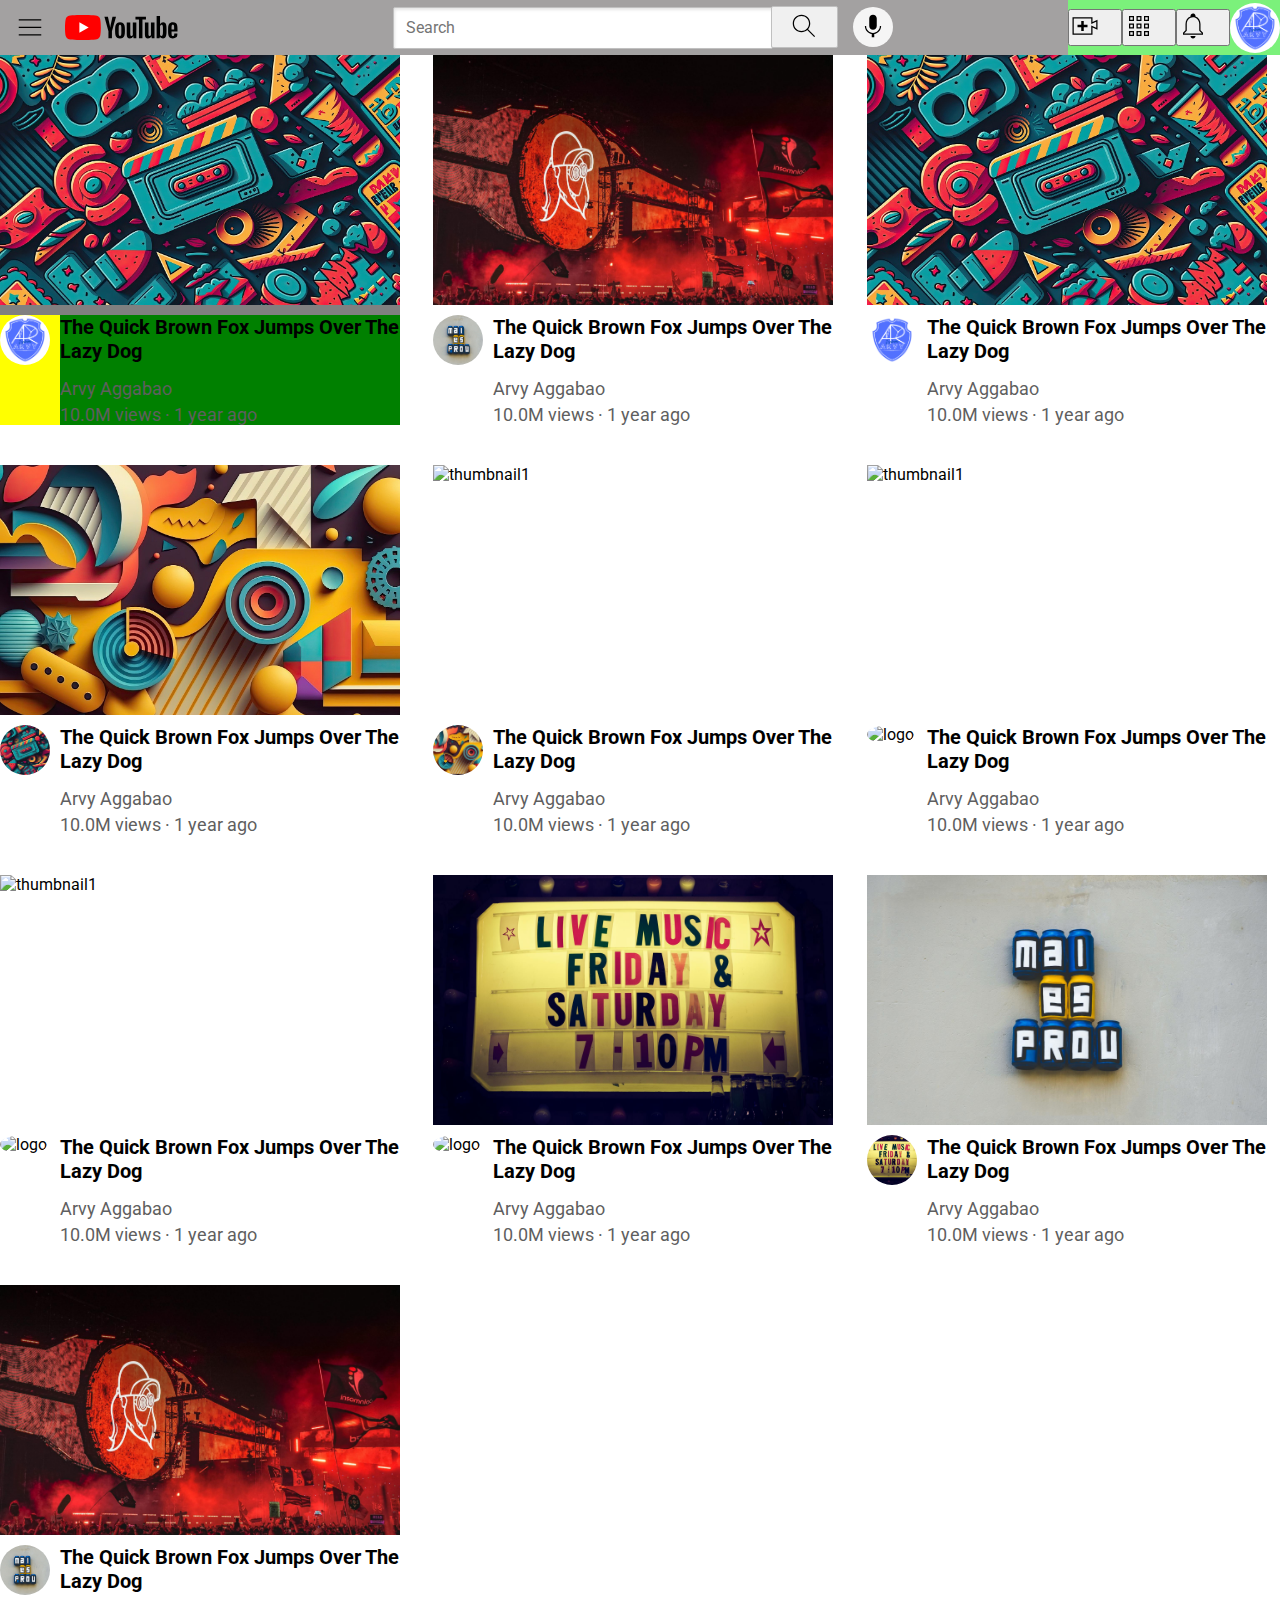
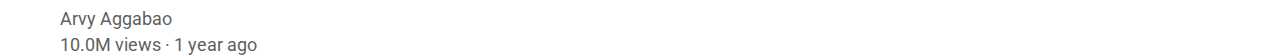
==== youtube/index.html @ a3b89383 "middle section done" ====
<!DOCTYPE html>
<html lang="en">

<head>
  <meta charset="UTF-8">
  <meta name="viewport" content="width=device-width, initial-scale=1.0">
  <title>Document</title>


  <link rel="stylesheet" href="../youtube/styles/general.css">
  <link rel="stylesheet" href="../youtube/styles/header.css">
  <link rel="stylesheet" href="../youtube/styles/nav.css">
  <link rel="stylesheet" href="../youtube/styles/vids.css">
  <link rel="preconnect" href="https://fonts.googleapis.com">
  <link rel="preconnect" href="https://fonts.gstatic.com" crossorigin>
  <link
    href="https://fonts.googleapis.com/css2?family=Roboto:ital,wght@0,100;0,300;0,400;0,500;0,700;0,900;1,100;1,300;1,400;1,500;1,700;1,900&display=swap"
    rel="stylesheet">
</head>

<body>
  <header>
    <div class="header-div" ">
      <div class=" left-panel">
      <img src="../youtube/res/icons/hamburger-menu.svg" alt="hamburger" class="header-panel-icons hamburger-menu">
      <img src="../youtube/res/icons/youtube-logo.svg" alt="youtube" class="youtube-logo">
    </div>

    <div class="center-panel">
      <input type="text" placeholder="Search" class="search-input">
      <button class="search-button">
        <img src="../youtube/res/icons/search.svg" alt="search" class="header-panel-icons">
      </button>
      <button class="voice-search-button">
        <img src="../youtube/res/icons/voice-search-icon.svg" alt="voice" class="voice-search-icon">
      </button>
    </div>

    <div class="right-panel">
      <button class="upload-button">
        <img src="../youtube/res/icons/upload.svg" alt="upload" class="upload-icon">
      </button>
      <button class="youtube-apps-button">
        <img src="../youtube/res/icons/youtube-apps.svg" alt="apps" class="yt-apps-icon">
      </button>
      <button class="notification-button">
        <img src="../youtube/res/icons/notifications.svg" alt="notification" class="notification-icon">
      </button>
      <img src="../youtube/res/logo/sample-logo.png" alt="logo" class="header-pphoto pphoto">
    </div>
    </div>
  </header>


  <div class=" preview-container">
    <div class="ytt-main-container" style="background-color: gray">
      <div class="outer ytt-top-div" style="background-color: red;">
        <img src="../youtube/res/thumbnails/sample2.jpg" alt="thumbnail1" class="thumbnail-photo">
      </div>
      <div class="outer ytt-bottom-div" style="background-color: orange;">
        <div class="ytt-logo-div" style="background-color: yellow;">
          <img src="../youtube/res/logo/sample-logo.png" alt="logo" class="pphoto">
        </div>
        <div class="ytt-text-div" style="background-color: green;">
          <p class="ytt-title">The Quick Brown Fox Jumps Over The Lazy Dog</p>
          <p class="ytt-creator">Arvy Aggabao</p>
          <p class="ytt-views-pub">10.0M views &#183; 1 year ago</p>
        </div>
      </div>
    </div>

    <div class="ytt-main-container">
      <div class="outer ytt-top-div">
        <img src="../youtube/res/thumbnails/sample9.jpg" alt="thumbnail1" class="thumbnail-photo">
      </div>

      <div class="outer ytt-bottom-div">

        <div class="inner ytt-logo-div">
          <img src="../youtube/res/thumbnails/sample8.jpg" alt="logo" class="pphoto">
        </div>

        <div class="inner ytt-text-div">
          <p class="ytt-title">The Quick Brown Fox Jumps Over The Lazy Dog</p>
          <p class="ytt-creator">Arvy Aggabao</p>
          <p class="ytt-views-pub">10.0M views &#183; 1 year ago</p>
        </div>
      </div>
    </div>

    <div class="ytt-main-container">
      <div class="outer ytt-top-div">
        <img src="../youtube/res/thumbnails/sample2.jpg" alt="thumbnail1" class="thumbnail-photo">
      </div>
      <div class="outer ytt-bottom-div">
        <div class="inner ytt-logo-div">
          <img src="../youtube/res/logo/sample-logo.png" alt="logo" class="pphoto">
        </div>
        <div class="inner ytt-text-div">
          <p class="ytt-title">The Quick Brown Fox Jumps Over The Lazy Dog</p>
          <p class="ytt-creator">Arvy Aggabao</p>
          <p class="ytt-views-pub">10.0M views &#183; 1 year ago</p>
        </div>
      </div>
    </div>

    <div class="ytt-main-container">
      <div class="outer ytt-top-div">
        <img src="../youtube/res/thumbnails/sample3.jpg" alt="thumbnail1" class="thumbnail-photo">
      </div>
      <div class="outer ytt-bottom-div">
        <div class="inner ytt-logo-div">
          <img src="../youtube/res/thumbnails/sample2.jpg" alt="logo" class="pphoto">
        </div>
        <div class="inner ytt-text-div">
          <p class="ytt-title">The Quick Brown Fox Jumps Over The Lazy Dog</p>
          <p class="ytt-creator">Arvy Aggabao</p>
          <p class="ytt-views-pub">10.0M views &#183; 1 year ago</p>
        </div>
      </div>
    </div>

    <div class="ytt-main-container">
      <div class="outer ytt-top-div">
        <img src="../youtube/res/thumbnails/sample4.jpg" alt="thumbnail1" class="thumbnail-photo">
      </div>
      <div class="outer ytt-bottom-div">
        <div class="inner ytt-logo-div">
          <img src="../youtube/res/thumbnails/sample3.jpg" alt="logo" class="pphoto">
        </div>
        <div class="inner ytt-text-div">
          <p class="ytt-title">The Quick Brown Fox Jumps Over The Lazy Dog</p>
          <p class="ytt-creator">Arvy Aggabao</p>
          <p class="ytt-views-pub">10.0M views &#183; 1 year ago</p>
        </div>
      </div>
    </div>

    <div class="ytt-main-container">
      <div class="outer ytt-top-div">
        <img src="../youtube/res/thumbnails/sample5.jpg" alt="thumbnail1" class="thumbnail-photo">
      </div>

      <div class="outer ytt-bottom-div">

        <div class="inner ytt-logo-div">
          <img src="../youtube/res/thumbnails/sample4.jpg" alt="logo" class="pphoto">
        </div>

        <div class="inner ytt-text-div">
          <p class="ytt-title">The Quick Brown Fox Jumps Over The Lazy Dog</p>
          <p class="ytt-creator">Arvy Aggabao</p>
          <p class="ytt-views-pub">10.0M views &#183; 1 year ago</p>
        </div>
      </div>
    </div>

    <div class="ytt-main-container">
      <div class="outer ytt-top-div">
        <img src="../youtube/res/thumbnails/sample6.jpg" alt="thumbnail1" class="thumbnail-photo">
      </div>

      <div class="outer ytt-bottom-div">

        <div class="inner ytt-logo-div">
          <img src="../youtube/res/thumbnails/sample5.jpg" alt="logo" class="pphoto">
        </div>

        <div class="inner ytt-text-div">
          <p class="ytt-title">The Quick Brown Fox Jumps Over The Lazy Dog</p>
          <p class="ytt-creator">Arvy Aggabao</p>
          <p class="ytt-views-pub">10.0M views &#183; 1 year ago</p>
        </div>
      </div>
    </div>

    <div class="ytt-main-container">
      <div class="outer ytt-top-div">
        <img src="../youtube/res/thumbnails/sample7.jpg" alt="thumbnail1" class="thumbnail-photo">
      </div>

      <div class="outer ytt-bottom-div">

        <div class="inner ytt-logo-div">
          <img src="../youtube/res/thumbnails/sample6.jpg" alt="logo" class="pphoto">
        </div>

        <div class="inner ytt-text-div">
          <p class="ytt-title">The Quick Brown Fox Jumps Over The Lazy Dog</p>
          <p class="ytt-creator">Arvy Aggabao</p>
          <p class="ytt-views-pub">10.0M views &#183; 1 year ago</p>
        </div>
      </div>
    </div>

    <div class="ytt-main-container">
      <div class="outer ytt-top-div">
        <img src="../youtube/res/thumbnails/sample8.jpg" alt="thumbnail1" class="thumbnail-photo">
      </div>

      <div class="outer ytt-bottom-div">

        <div class="inner ytt-logo-div">
          <img src="../youtube/res/thumbnails/sample7.jpg" alt="logo" class="pphoto">
        </div>

        <div class="inner ytt-text-div">
          <p class="ytt-title">The Quick Brown Fox Jumps Over The Lazy Dog</p>
          <p class="ytt-creator">Arvy Aggabao</p>
          <p class="ytt-views-pub">10.0M views &#183; 1 year ago</p>
        </div>
      </div>
    </div>


    <div class="ytt-main-container">
      <div class="outer ytt-top-div">
        <img src="../youtube/res/thumbnails/sample9.jpg" alt="thumbnail1" class="thumbnail-photo">
      </div>

      <div class="outer ytt-bottom-div">

        <div class="inner ytt-logo-div">
          <img src="../youtube/res/thumbnails/sample8.jpg" alt="logo" class="pphoto">
        </div>

        <div class="inner ytt-text-div">
          <p class="ytt-title">The Quick Brown Fox Jumps Over The Lazy Dog</p>
          <p class="ytt-creator">Arvy Aggabao</p>
          <p class="ytt-views-pub">10.0M views &#183; 1 year ago</p>
        </div>
      </div>
    </div>
  </div>
</body>

</html>
---- youtube/styles/general.css ----
body {
  font-family: Roboto, Arial;
  margin: 0;
  padding: 0;
}

p {
  margin: 0;
  font-size: 18px;
}

header {
  margin: 0px;
  padding: 0px;
}

button {
  margin: 0;
  padding: 0;
}

input {
  margin: 0;
  padding: 0;
}
---- youtube/styles/header.css ----
.header-div {
  height: 55px;
  display: flex;
  flex-direction: row;
  justify-content: space-between;
}


.header-div {
  background-color: #a3a1a1;
}

.left-panel {
  display: flex;
  align-items: center;
}

.center-panel {
  display: flex;
  align-items: center;
  flex: 1;
  max-width: 500px;
  margin-left: 70px;
  margin-right: 30px;
}

.right-panel {
  background-color: #7bf17b;
  display: flex;
  align-items: center;


}

.header-panel-icons {
  height: 30px;
  object-fit: cover;
}

/* LEFT PANEL CSS*/
.youtube-logo {
  height: 25px;
  object-fit: cover;
}

.hamburger-menu {
  margin: 0 20px 0 15px;
}

/* CENTER PANEL CSS*/
.search-input {
  display: flex;
  flex: 1;
  height: 40px;
  border: 1px solid rgb(192, 192, 192);
  padding-left: 12px;
  font-size: 16px;
  border-radius: 2px;
  box-shadow: inset 1px 2px 3px rgba(0, 0, 0, 0.1);
}

.search-input::placeholder {
  font-family: Roboto, Arial;
}

.search-button {
  height: 42px;
  width: 67px;
  margin-top: -1px;
  margin-left: -2px;
  border: 1px solid rgb(192, 192, 192);
  background-color: rgb(240, 240, 240);
  border-radius: 2px;
}

.voice-search-button {
  background-color: rgb(245, 245, 245);
  margin-top: -1px;
  margin-left: 15px;
  width: 40px;
  height: 40px;
  border: none;
  border-radius: 20px;
}

.voice-search-icon {
  width: 30px;
  height: 30px;
  object-fit: cover;
}

/* RIGHT PANEL CSS*/
.upload-icon,
.yt-apps-icon,
.notification-icon {
  height: 30px;
  object-fit: cover;
  margin-right: 20px;
}
---- youtube/styles/vids.css ----
.preview-container {
  display: grid;
  grid-template-columns: repeat(auto-fill, minmax(400px, 1fr));
  column-gap: 20px;
  row-gap: 40px;
}

.ytt-main-container {
  width: 400px;
}

.ytt-top-div {
  width: 100%;
  height: 250px;
}

.ytt-bottom-div {
  width: auto;
  display: grid;
  grid-template-columns: 50px 1fr;
  margin-top: 10px;
}

.ytt-logo-div {
  height: auto;
  width: 60px;
}

.ytt-text-div {
  height: auto;
  margin-left: 10px;
}

.pphoto {
  width: 50px;
  height: 50px;
  object-fit: cover;
  border-radius: 50%;
}

.thumbnail-photo {
  width: 100%;
  height: 250px;
  object-fit: cover;
}

.ytt-logo-div {
  vertical-align: top;
}

.ytt-title {
  font-size: 20px;
  width: 340px;
  font-weight: bold;
}

.ytt-creator,
.ytt-views-pub {
  color: rgb(95, 95, 95);
  font-weight: 400;

}

.ytt-creator {
  margin: 15px 0 5px 0px;
}
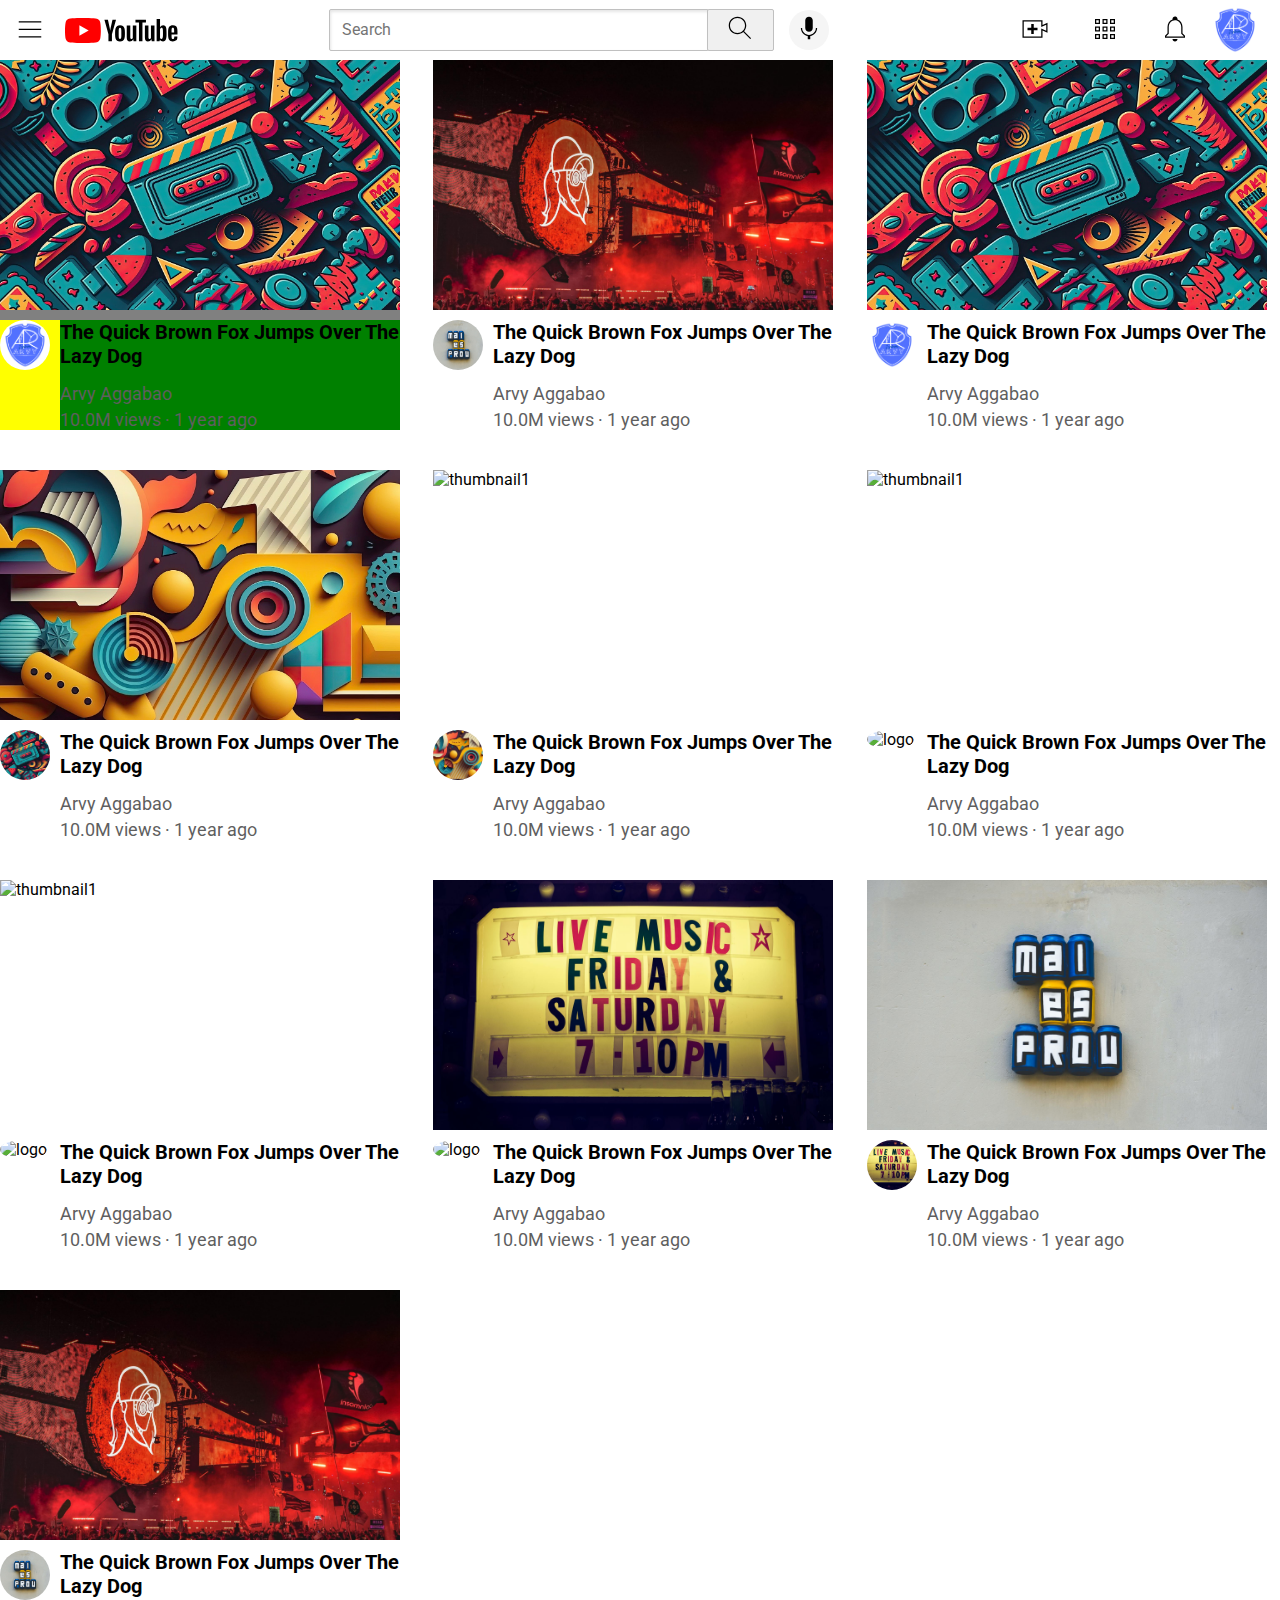
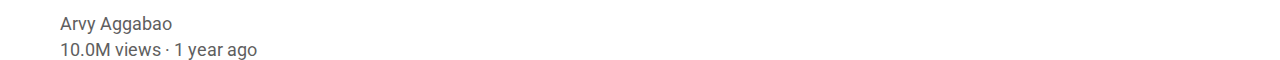
==== commit 66adcb08: "right section done" ====
--- a/youtube/index.html
+++ b/youtube/index.html
@@ -40,7 +40,7 @@
       <button class="upload-button">
         <img src="../youtube/res/icons/upload.svg" alt="upload" class="upload-icon">
       </button>
-      <button class="youtube-apps-button">
+      <button class="yt-apps-button">
         <img src="../youtube/res/icons/youtube-apps.svg" alt="apps" class="yt-apps-icon">
       </button>
       <button class="notification-button">
--- a/youtube/styles/header.css
+++ b/youtube/styles/header.css
@@ -1,13 +1,8 @@
 .header-div {
-  height: 55px;
+  height: 60px;
   display: flex;
   flex-direction: row;
   justify-content: space-between;
-}
-
-
-.header-div {
-  background-color: #a3a1a1;
 }
 
 .left-panel {
@@ -20,16 +15,15 @@
   align-items: center;
   flex: 1;
   max-width: 500px;
-  margin-left: 70px;
+  margin-left: 30px;
   margin-right: 30px;
 }
 
 .right-panel {
-  background-color: #7bf17b;
   display: flex;
   align-items: center;
-
-
+  justify-content: space-between;
+  margin: 20px;
 }
 
 .header-panel-icons {
@@ -63,6 +57,12 @@
   font-family: Roboto, Arial;
 }
 
+.search-input:focus {
+  outline: 1px;
+  border-color: rgb(82, 177, 255);
+}
+
+
 .search-button {
   height: 42px;
   width: 67px;
@@ -71,6 +71,15 @@
   border: 1px solid rgb(192, 192, 192);
   background-color: rgb(240, 240, 240);
   border-radius: 2px;
+  transition: box-shadow 0.3s ease;
+}
+
+.search-button:hover {
+  box-shadow: inset 2px 2px 5px rgba(0, 0, 0, 0.1);
+}
+
+.voice-search-button:hover {
+  border: 1px solid rgb(122, 122, 122);
 }
 
 .voice-search-button {
@@ -81,6 +90,7 @@
   height: 40px;
   border: none;
   border-radius: 20px;
+  transition: box-shadow 0.3s ease;
 }
 
 .voice-search-icon {
@@ -95,5 +105,18 @@
 .notification-icon {
   height: 30px;
   object-fit: cover;
-  margin-right: 20px;
+}
+
+.upload-button,
+.yt-apps-button,
+.notification-button {
+  margin: 0 20px;
+}
+
+.upload-button,
+.yt-apps-button,
+.notification-button,
+.header-pphoto {
+  border: none;
+  background-color: rgba(255, 255, 255, 0);
 }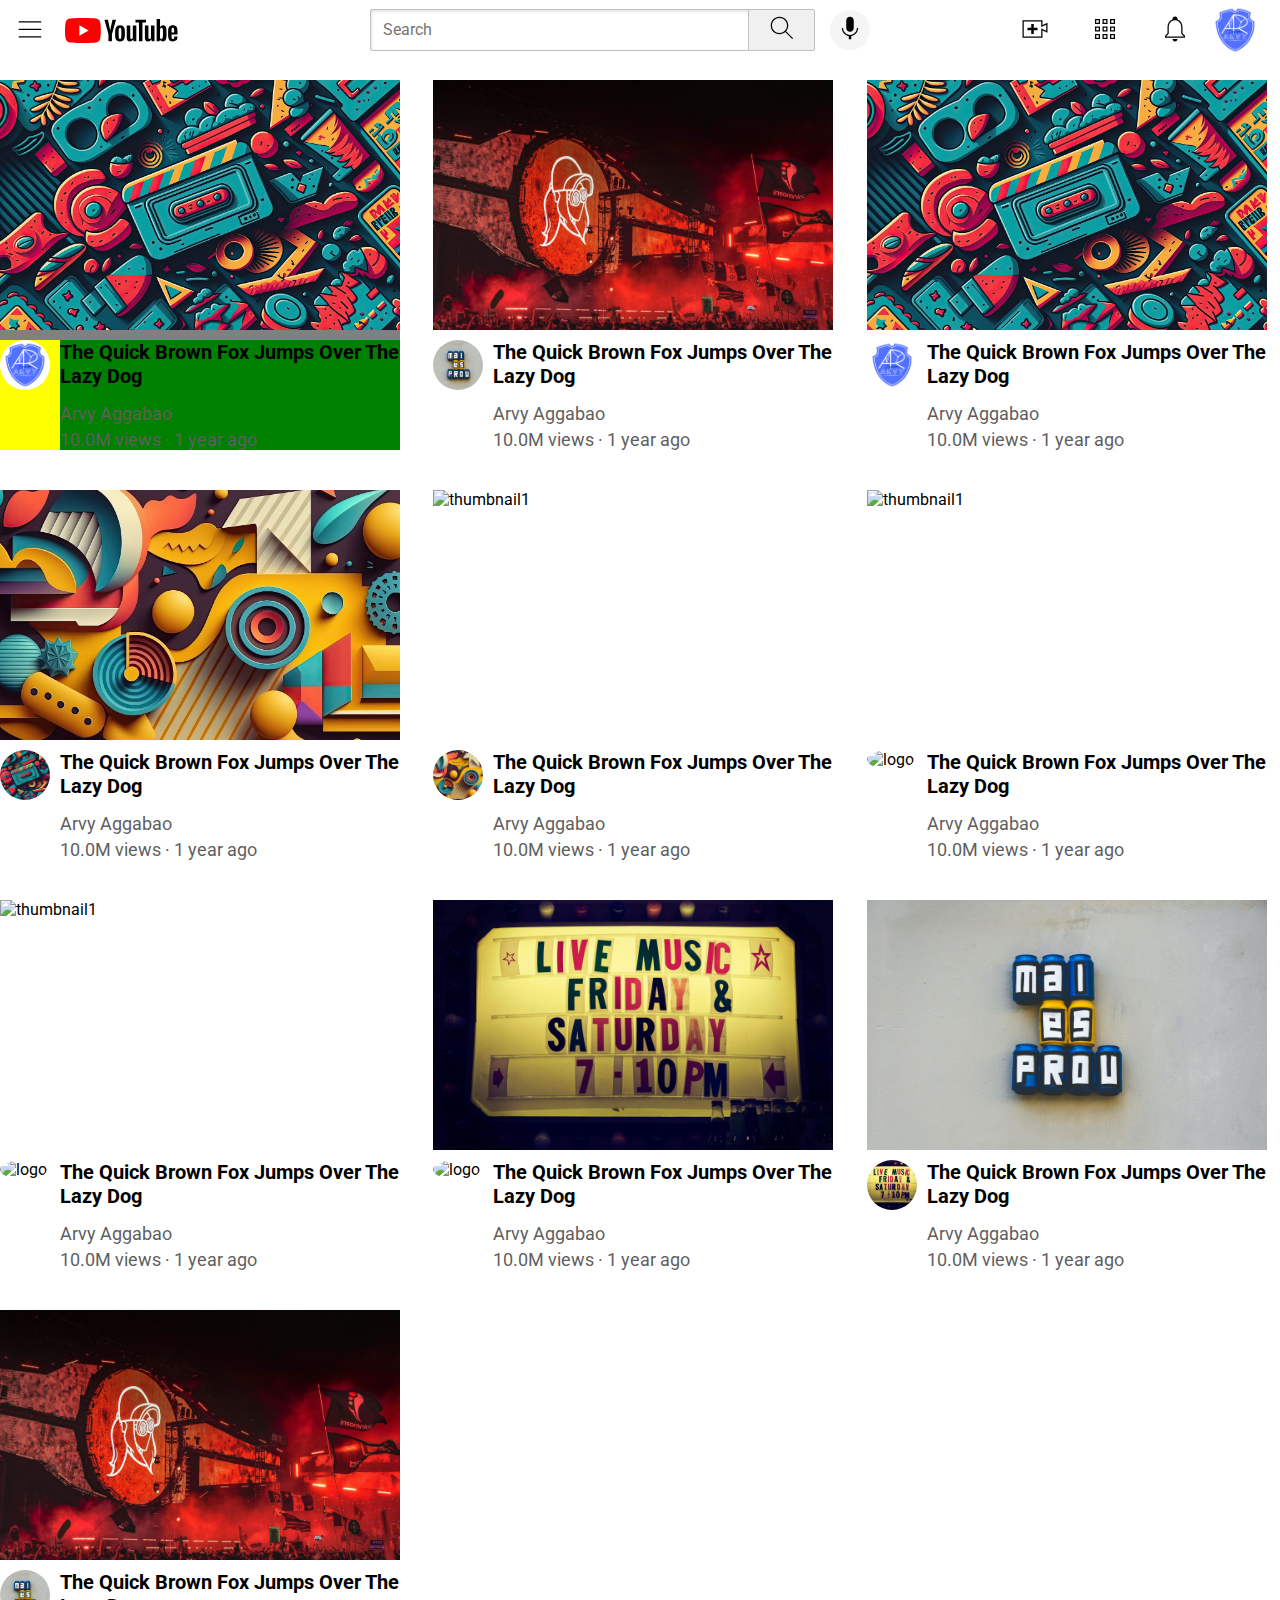
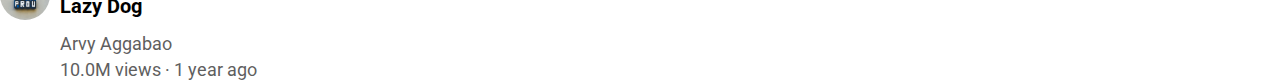
==== commit 007232f0: "refactor: Update header styling and structure for YouTube clone" ====
--- a/youtube/index.html
+++ b/youtube/index.html
@@ -19,8 +19,7 @@
 </head>
 
 <body>
-  <header>
-    <div class="header-div" ">
+  <header class="header-div">
       <div class=" left-panel">
       <img src="../youtube/res/icons/hamburger-menu.svg" alt="hamburger" class="header-panel-icons hamburger-menu">
       <img src="../youtube/res/icons/youtube-logo.svg" alt="youtube" class="youtube-logo">
@@ -48,7 +47,6 @@
       </button>
       <img src="../youtube/res/logo/sample-logo.png" alt="logo" class="header-pphoto pphoto">
     </div>
-    </div>
   </header>
 
 
--- a/youtube/styles/general.css
+++ b/youtube/styles/general.css
@@ -1,7 +1,7 @@
 body {
   font-family: Roboto, Arial;
   margin: 0;
-  padding: 0;
+  padding-top: 80px;
 }
 
 p {
--- a/youtube/styles/header.css
+++ b/youtube/styles/header.css
@@ -1,28 +1,36 @@
 .header-div {
   height: 60px;
   display: flex;
-  flex-direction: row;
   justify-content: space-between;
+  align-items: center;
+  position: fixed;
+  top: 0;
+  left: 0;
+  right: 0;
+  width: 100%;
+  background-color: white;
 }
 
-.left-panel {
+.left-panel,
+.center-panel,
+.right-panel {
   display: flex;
   align-items: center;
 }
 
+.left-panel {
+  flex: 1;
+}
+
 .center-panel {
-  display: flex;
-  align-items: center;
-  flex: 1;
+  flex: 2;
   max-width: 500px;
-  margin-left: 30px;
-  margin-right: 30px;
+  margin: 0 30px;
 }
 
 .right-panel {
-  display: flex;
-  align-items: center;
-  justify-content: space-between;
+  flex: 1;
+  justify-content: flex-end;
   margin: 20px;
 }
 
@@ -43,7 +51,6 @@
 
 /* CENTER PANEL CSS*/
 .search-input {
-  display: flex;
   flex: 1;
   height: 40px;
   border: 1px solid rgb(192, 192, 192);
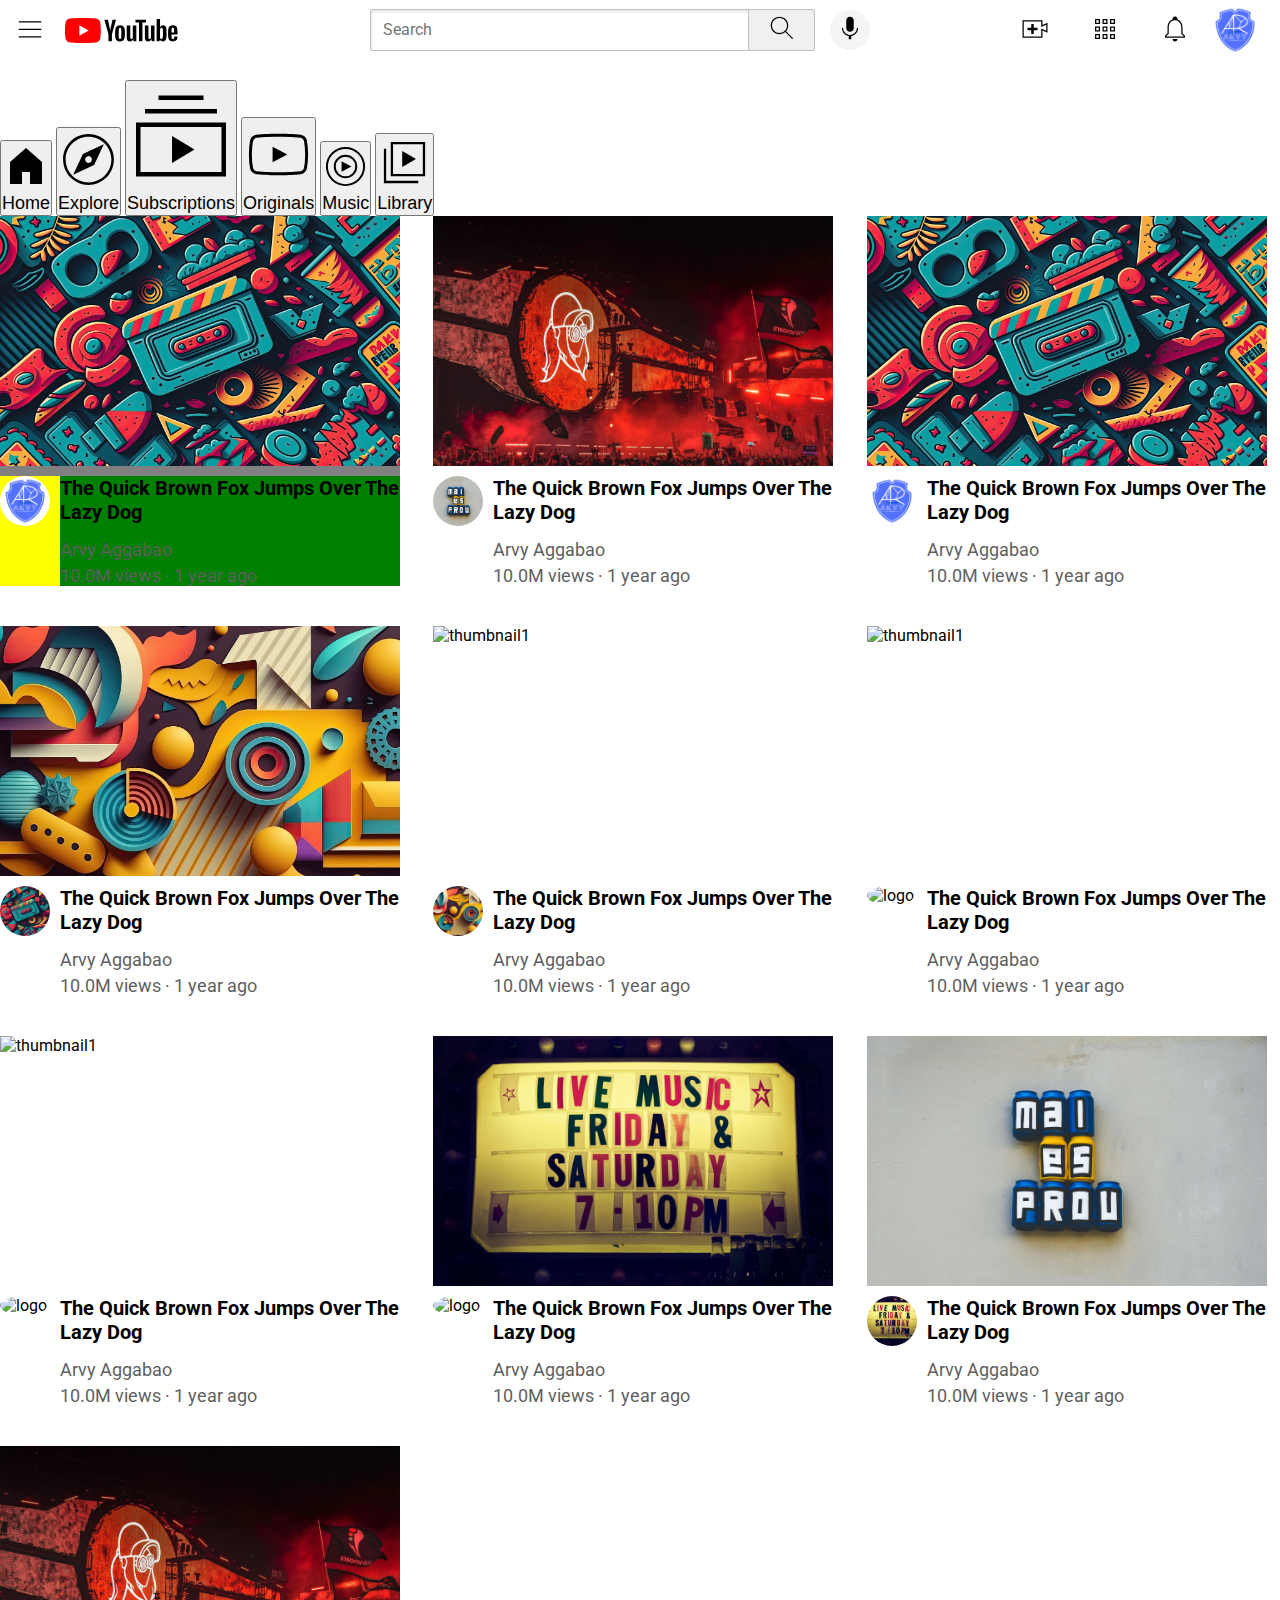
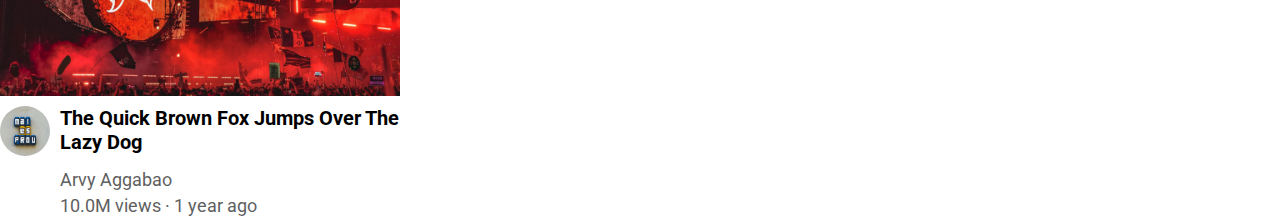
==== commit e44254a3: "added all images and text for the navigation bar" ====
--- a/youtube/index.html
+++ b/youtube/index.html
@@ -5,7 +5,6 @@
   <meta charset="UTF-8">
   <meta name="viewport" content="width=device-width, initial-scale=1.0">
   <title>Document</title>
-
 
   <link rel="stylesheet" href="../youtube/styles/general.css">
   <link rel="stylesheet" href="../youtube/styles/header.css">
@@ -49,8 +48,34 @@
     </div>
   </header>
 
-
-  <div class=" preview-container">
+  <nav class="navigation-div">
+    <button class="home-button nav-buttons">
+      <img src="../youtube/res/icons/home.svg" alt="home" class="nav-icons">
+      <p class="nav-text">Home</p>
+    </button>
+    <button class="explore-button nav-buttons">
+      <img src="../youtube/res/icons/explore.svg" alt="explore" class="nav-icons">
+      <p class="nav-text">Explore</p>
+    </button>
+    <button class="subscriptions-button nav-buttons">
+      <img src="../youtube/res/icons/subscriptions.svg" alt="subscriptions" class="nav-icons">
+      <p class="nav-text">Subscriptions</p>
+    </button>
+    <button class="originals-button nav-buttons">
+      <img src="../youtube/res/icons/originals.svg" alt="originals" class="nav-icons">
+      <p class="nav-text">Originals</p>
+    </button>
+    <button>
+      <img src="../youtube/res/icons/youtube-music.svg" alt="music" class="nav-icons">
+      <p class="nav-text">Music</p>
+    </button>
+    <button>
+      <img src="../youtube/res/icons/library.svg" alt="library" class="nav-icons">
+      <p class="nav-text">Library</p>
+    </button>
+  </nav>
+
+  <div class="preview-container">
     <div class="ytt-main-container" style="background-color: gray">
       <div class="outer ytt-top-div" style="background-color: red;">
         <img src="../youtube/res/thumbnails/sample2.jpg" alt="thumbnail1" class="thumbnail-photo">
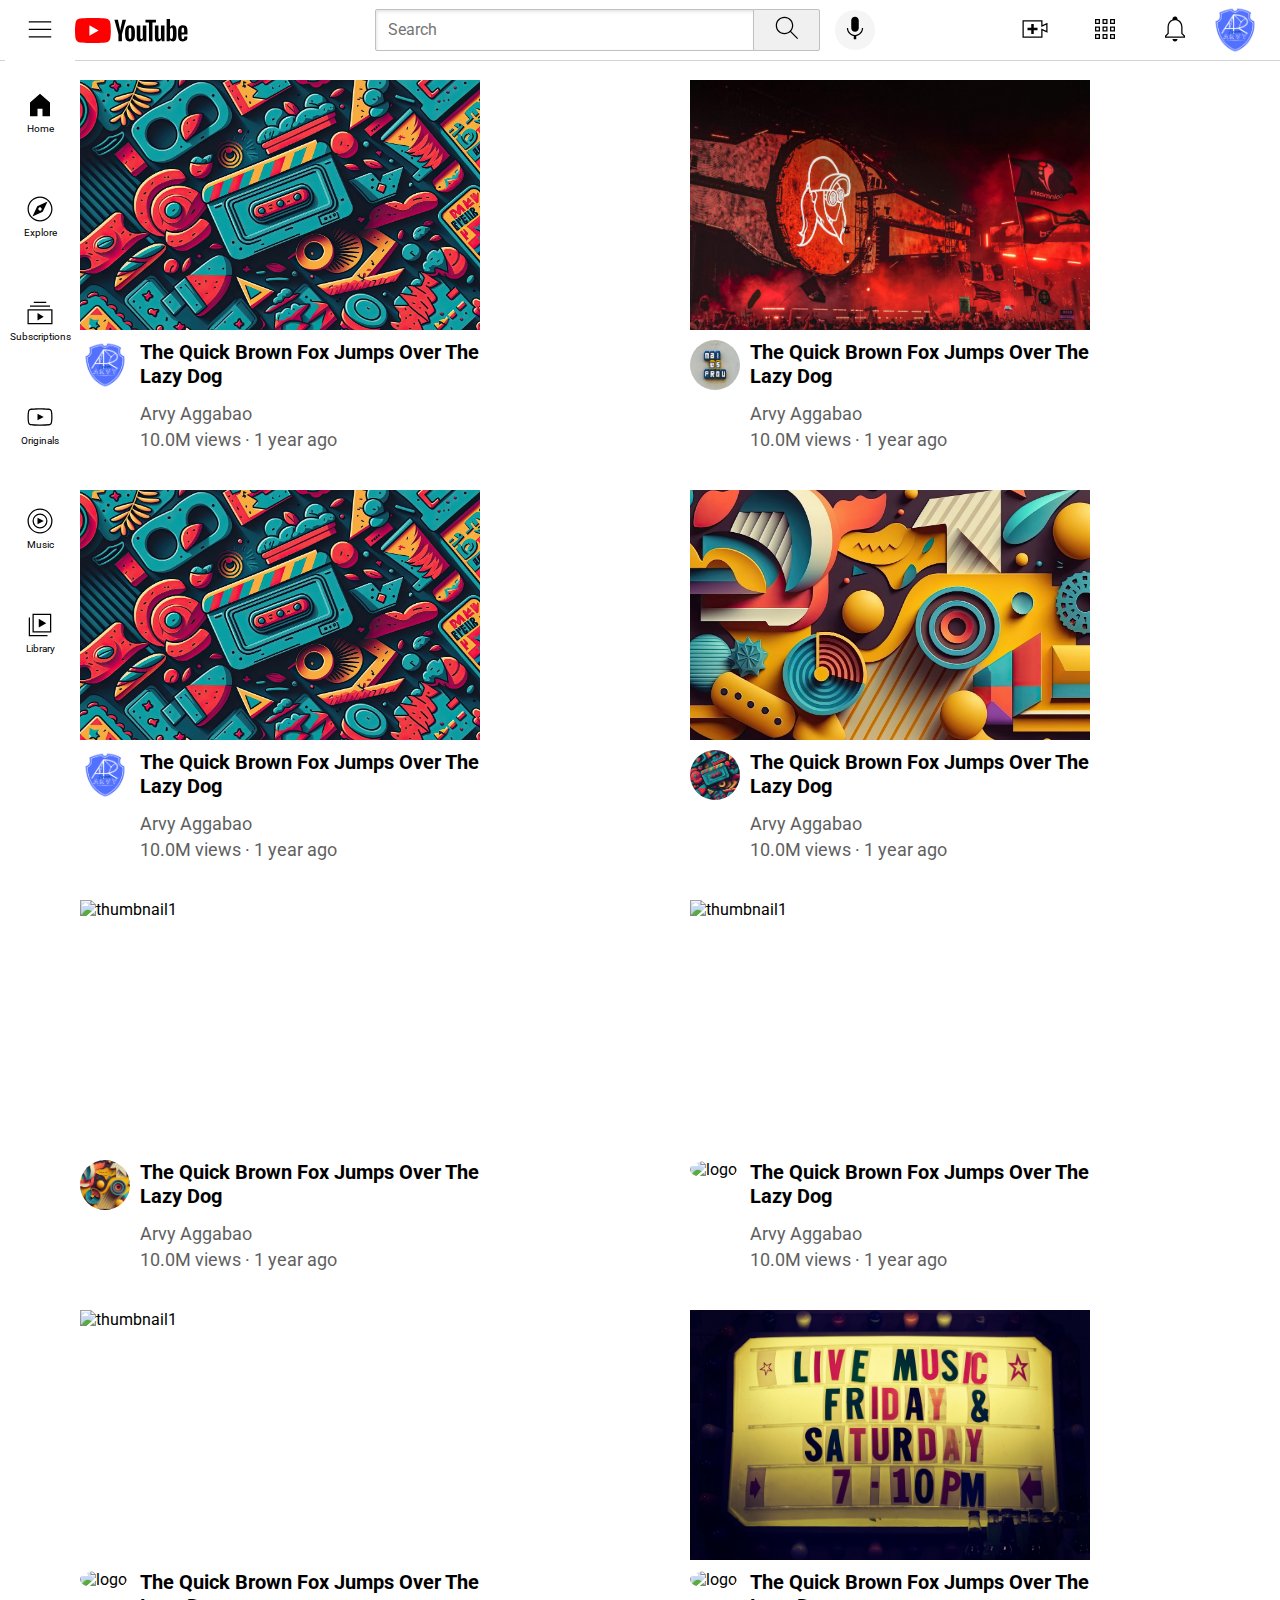
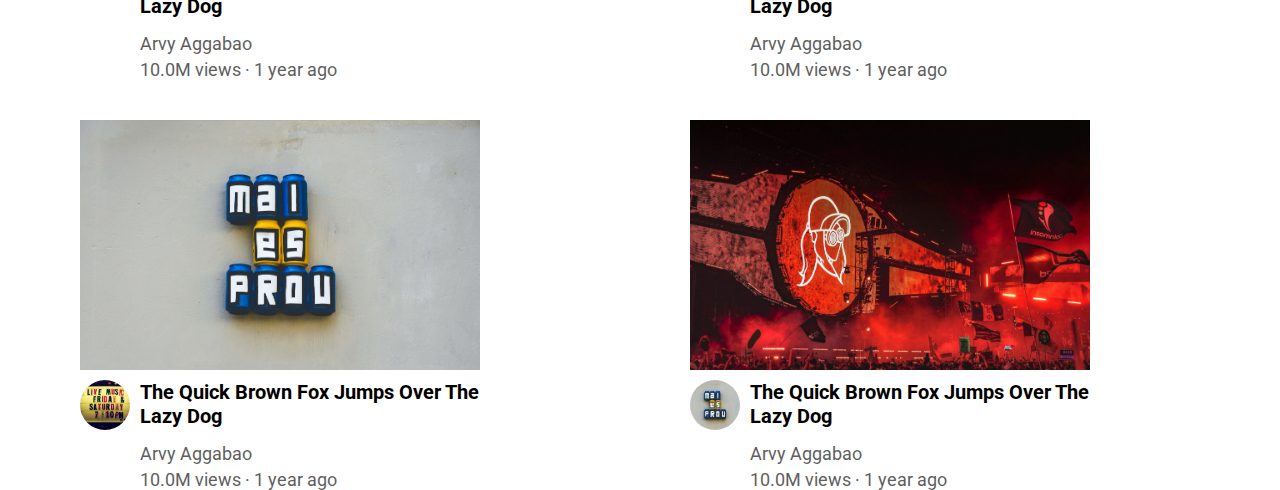
==== commit 44d1919b: "added navigation styling" ====
--- a/youtube/index.html
+++ b/youtube/index.html
@@ -19,7 +19,7 @@
 
 <body>
   <header class="header-div">
-      <div class=" left-panel">
+    <div class=" left-panel">
       <img src="../youtube/res/icons/hamburger-menu.svg" alt="hamburger" class="header-panel-icons hamburger-menu">
       <img src="../youtube/res/icons/youtube-logo.svg" alt="youtube" class="youtube-logo">
     </div>
@@ -65,26 +65,26 @@
       <img src="../youtube/res/icons/originals.svg" alt="originals" class="nav-icons">
       <p class="nav-text">Originals</p>
     </button>
-    <button>
+    <button class="music-button nav-buttons">
       <img src="../youtube/res/icons/youtube-music.svg" alt="music" class="nav-icons">
       <p class="nav-text">Music</p>
     </button>
-    <button>
+    <button class="library-button nav-buttons">
       <img src="../youtube/res/icons/library.svg" alt="library" class="nav-icons">
       <p class="nav-text">Library</p>
     </button>
   </nav>
 
   <div class="preview-container">
-    <div class="ytt-main-container" style="background-color: gray">
-      <div class="outer ytt-top-div" style="background-color: red;">
+    <div class="ytt-main-container">
+      <div class="outer ytt-top-div">
         <img src="../youtube/res/thumbnails/sample2.jpg" alt="thumbnail1" class="thumbnail-photo">
       </div>
-      <div class="outer ytt-bottom-div" style="background-color: orange;">
-        <div class="ytt-logo-div" style="background-color: yellow;">
+      <div class="outer ytt-bottom-div">
+        <div class="ytt-logo-div">
           <img src="../youtube/res/logo/sample-logo.png" alt="logo" class="pphoto">
         </div>
-        <div class="ytt-text-div" style="background-color: green;">
+        <div class="ytt-text-div">
           <p class="ytt-title">The Quick Brown Fox Jumps Over The Lazy Dog</p>
           <p class="ytt-creator">Arvy Aggabao</p>
           <p class="ytt-views-pub">10.0M views &#183; 1 year ago</p>
--- a/youtube/styles/general.css
+++ b/youtube/styles/general.css
@@ -2,6 +2,8 @@
   font-family: Roboto, Arial;
   margin: 0;
   padding-top: 80px;
+  padding-left: 80px;
+  background-color: rgb(255, 255, 255);
 }
 
 p {
@@ -22,4 +24,9 @@
 input {
   margin: 0;
   padding: 0;
+}
+
+nav {
+  margin: 0;
+  padding: 0;
 }--- a/youtube/styles/header.css
+++ b/youtube/styles/header.css
@@ -9,6 +9,7 @@
   right: 0;
   width: 100%;
   background-color: white;
+  border-bottom: 1px solid rgb(212, 212, 212);
 }
 
 .left-panel,
@@ -20,6 +21,7 @@
 
 .left-panel {
   flex: 1;
+  margin-left: 10px;
 }
 
 .center-panel {
--- a/youtube/styles/nav.css
+++ b/youtube/styles/nav.css
@@ -0,0 +1,30 @@
+.navigation-div {
+  display: flex;
+  flex-direction: column;
+  flex: 2;
+  position: fixed;
+  top: 60px;
+  left: 0;
+  bottom: 0;
+  width: 70px;
+  background-color: white;
+  margin-left: 5px;
+  ;
+}
+
+.nav-icons {
+  height: 30px;
+  object-fit: cover;
+}
+
+.navigation-div p {
+  margin: 0;
+  font-size: 10px;
+  font-family: Roboto, Arial;
+}
+
+.nav-buttons {
+  margin: 30px 0;
+  border: none;
+  background-color: rgba(0, 0, 0, 0);
+}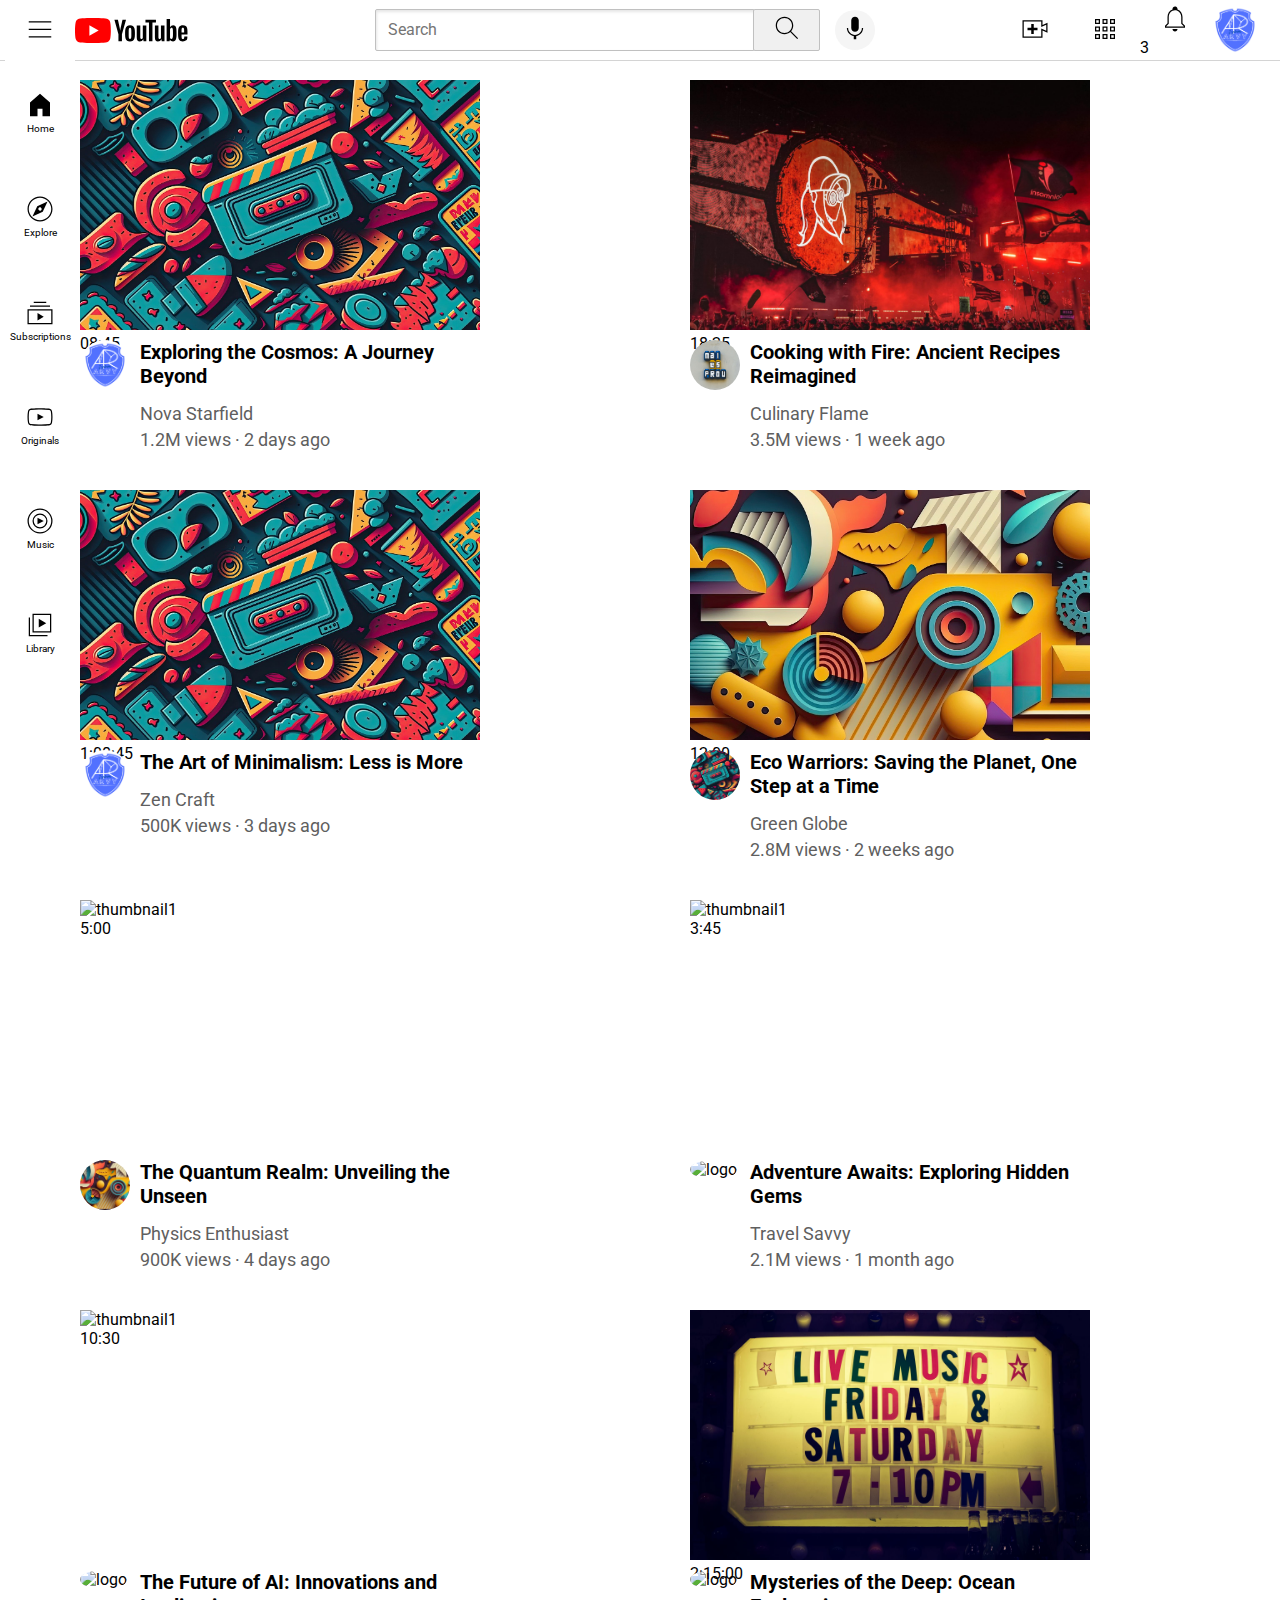
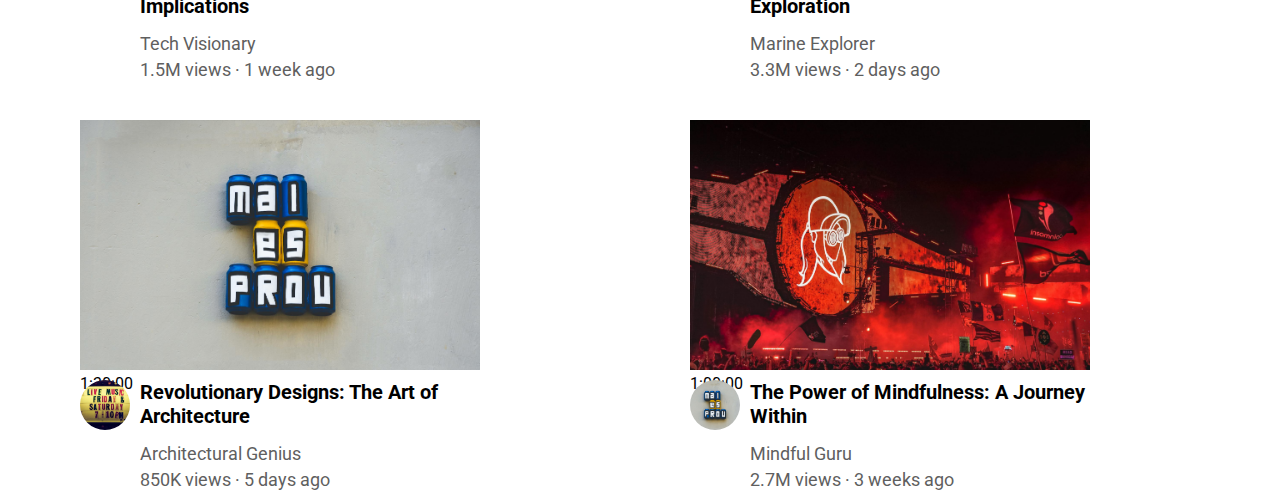
==== commit 847aa422: "refactored sample contents" ====
--- a/youtube/index.html
+++ b/youtube/index.html
@@ -4,8 +4,7 @@
 <head>
   <meta charset="UTF-8">
   <meta name="viewport" content="width=device-width, initial-scale=1.0">
-  <title>Document</title>
-
+  <title>Sample Video Showcase</title>
   <link rel="stylesheet" href="../youtube/styles/general.css">
   <link rel="stylesheet" href="../youtube/styles/header.css">
   <link rel="stylesheet" href="../youtube/styles/nav.css">
@@ -13,17 +12,16 @@
   <link rel="preconnect" href="https://fonts.googleapis.com">
   <link rel="preconnect" href="https://fonts.gstatic.com" crossorigin>
   <link
-    href="https://fonts.googleapis.com/css2?family=Roboto:ital,wght@0,100;0,300;0,400;0,500;0,700;0,900;1,100;1,300;1,400;1,500;1,700;1,900&display=swap"
+    href="https://fonts.googleapis.com/css2?family=Roboto:ital,wght@0,100;0,300;0,400;0,500;0,700;0,900;1,100;1,300;1,400;1,500;1,700&display=swap"
     rel="stylesheet">
 </head>
 
 <body>
   <header class="header-div">
-    <div class=" left-panel">
+    <div class="left-panel">
       <img src="../youtube/res/icons/hamburger-menu.svg" alt="hamburger" class="header-panel-icons hamburger-menu">
       <img src="../youtube/res/icons/youtube-logo.svg" alt="youtube" class="youtube-logo">
     </div>
-
     <div class="center-panel">
       <input type="text" placeholder="Search" class="search-input">
       <button class="search-button">
@@ -33,7 +31,6 @@
         <img src="../youtube/res/icons/voice-search-icon.svg" alt="voice" class="voice-search-icon">
       </button>
     </div>
-
     <div class="right-panel">
       <button class="upload-button">
         <img src="../youtube/res/icons/upload.svg" alt="upload" class="upload-icon">
@@ -41,9 +38,12 @@
       <button class="yt-apps-button">
         <img src="../youtube/res/icons/youtube-apps.svg" alt="apps" class="yt-apps-icon">
       </button>
-      <button class="notification-button">
-        <img src="../youtube/res/icons/notifications.svg" alt="notification" class="notification-icon">
-      </button>
+      <div class="notification-container">
+        <button class="notification-button">
+          <img src="../youtube/res/icons/notifications.svg" alt="notification" class="notification-icon">
+        </button>
+        <div class="notification-counter">3</div>
+      </div>
       <img src="../youtube/res/logo/sample-logo.png" alt="logo" class="header-pphoto pphoto">
     </div>
   </header>
@@ -79,15 +79,16 @@
     <div class="ytt-main-container">
       <div class="outer ytt-top-div">
         <img src="../youtube/res/thumbnails/sample2.jpg" alt="thumbnail1" class="thumbnail-photo">
+        <div class="time-div">08:45</div>
       </div>
       <div class="outer ytt-bottom-div">
         <div class="ytt-logo-div">
           <img src="../youtube/res/logo/sample-logo.png" alt="logo" class="pphoto">
         </div>
         <div class="ytt-text-div">
-          <p class="ytt-title">The Quick Brown Fox Jumps Over The Lazy Dog</p>
-          <p class="ytt-creator">Arvy Aggabao</p>
-          <p class="ytt-views-pub">10.0M views &#183; 1 year ago</p>
+          <p class="ytt-title">Exploring the Cosmos: A Journey Beyond</p>
+          <p class="ytt-creator">Nova Starfield</p>
+          <p class="ytt-views-pub">1.2M views &#183; 2 days ago</p>
         </div>
       </div>
     </div>
@@ -95,18 +96,16 @@
     <div class="ytt-main-container">
       <div class="outer ytt-top-div">
         <img src="../youtube/res/thumbnails/sample9.jpg" alt="thumbnail1" class="thumbnail-photo">
-      </div>
-
-      <div class="outer ytt-bottom-div">
-
-        <div class="inner ytt-logo-div">
+        <div class="time-div">18:25</div>
+      </div>
+      <div class="outer ytt-bottom-div">
+        <div class="ytt-logo-div">
           <img src="../youtube/res/thumbnails/sample8.jpg" alt="logo" class="pphoto">
         </div>
-
-        <div class="inner ytt-text-div">
-          <p class="ytt-title">The Quick Brown Fox Jumps Over The Lazy Dog</p>
-          <p class="ytt-creator">Arvy Aggabao</p>
-          <p class="ytt-views-pub">10.0M views &#183; 1 year ago</p>
+        <div class="ytt-text-div">
+          <p class="ytt-title">Cooking with Fire: Ancient Recipes Reimagined</p>
+          <p class="ytt-creator">Culinary Flame</p>
+          <p class="ytt-views-pub">3.5M views &#183; 1 week ago</p>
         </div>
       </div>
     </div>
@@ -114,15 +113,16 @@
     <div class="ytt-main-container">
       <div class="outer ytt-top-div">
         <img src="../youtube/res/thumbnails/sample2.jpg" alt="thumbnail1" class="thumbnail-photo">
-      </div>
-      <div class="outer ytt-bottom-div">
-        <div class="inner ytt-logo-div">
+        <div class="time-div">1:08:45</div>
+      </div>
+      <div class="outer ytt-bottom-div">
+        <div class="ytt-logo-div">
           <img src="../youtube/res/logo/sample-logo.png" alt="logo" class="pphoto">
         </div>
-        <div class="inner ytt-text-div">
-          <p class="ytt-title">The Quick Brown Fox Jumps Over The Lazy Dog</p>
-          <p class="ytt-creator">Arvy Aggabao</p>
-          <p class="ytt-views-pub">10.0M views &#183; 1 year ago</p>
+        <div class="ytt-text-div">
+          <p class="ytt-title">The Art of Minimalism: Less is More</p>
+          <p class="ytt-creator">Zen Craft</p>
+          <p class="ytt-views-pub">500K views &#183; 3 days ago</p>
         </div>
       </div>
     </div>
@@ -130,15 +130,16 @@
     <div class="ytt-main-container">
       <div class="outer ytt-top-div">
         <img src="../youtube/res/thumbnails/sample3.jpg" alt="thumbnail1" class="thumbnail-photo">
-      </div>
-      <div class="outer ytt-bottom-div">
-        <div class="inner ytt-logo-div">
+        <div class="time-div">12:00</div>
+      </div>
+      <div class="outer ytt-bottom-div">
+        <div class="ytt-logo-div">
           <img src="../youtube/res/thumbnails/sample2.jpg" alt="logo" class="pphoto">
         </div>
-        <div class="inner ytt-text-div">
-          <p class="ytt-title">The Quick Brown Fox Jumps Over The Lazy Dog</p>
-          <p class="ytt-creator">Arvy Aggabao</p>
-          <p class="ytt-views-pub">10.0M views &#183; 1 year ago</p>
+        <div class="ytt-text-div">
+          <p class="ytt-title">Eco Warriors: Saving the Planet, One Step at a Time</p>
+          <p class="ytt-creator">Green Globe</p>
+          <p class="ytt-views-pub">2.8M views &#183; 2 weeks ago</p>
         </div>
       </div>
     </div>
@@ -146,15 +147,16 @@
     <div class="ytt-main-container">
       <div class="outer ytt-top-div">
         <img src="../youtube/res/thumbnails/sample4.jpg" alt="thumbnail1" class="thumbnail-photo">
-      </div>
-      <div class="outer ytt-bottom-div">
-        <div class="inner ytt-logo-div">
+        <div class="time-div">5:00</div>
+      </div>
+      <div class="outer ytt-bottom-div">
+        <div class="ytt-logo-div">
           <img src="../youtube/res/thumbnails/sample3.jpg" alt="logo" class="pphoto">
         </div>
-        <div class="inner ytt-text-div">
-          <p class="ytt-title">The Quick Brown Fox Jumps Over The Lazy Dog</p>
-          <p class="ytt-creator">Arvy Aggabao</p>
-          <p class="ytt-views-pub">10.0M views &#183; 1 year ago</p>
+        <div class="ytt-text-div">
+          <p class="ytt-title">The Quantum Realm: Unveiling the Unseen</p>
+          <p class="ytt-creator">Physics Enthusiast</p>
+          <p class="ytt-views-pub">900K views &#183; 4 days ago</p>
         </div>
       </div>
     </div>
@@ -162,18 +164,16 @@
     <div class="ytt-main-container">
       <div class="outer ytt-top-div">
         <img src="../youtube/res/thumbnails/sample5.jpg" alt="thumbnail1" class="thumbnail-photo">
-      </div>
-
-      <div class="outer ytt-bottom-div">
-
-        <div class="inner ytt-logo-div">
+        <div class="time-div">3:45</div>
+      </div>
+      <div class="outer ytt-bottom-div">
+        <div class="ytt-logo-div">
           <img src="../youtube/res/thumbnails/sample4.jpg" alt="logo" class="pphoto">
         </div>
-
-        <div class="inner ytt-text-div">
-          <p class="ytt-title">The Quick Brown Fox Jumps Over The Lazy Dog</p>
-          <p class="ytt-creator">Arvy Aggabao</p>
-          <p class="ytt-views-pub">10.0M views &#183; 1 year ago</p>
+        <div class="ytt-text-div">
+          <p class="ytt-title">Adventure Awaits: Exploring Hidden Gems</p>
+          <p class="ytt-creator">Travel Savvy</p>
+          <p class="ytt-views-pub">2.1M views &#183; 1 month ago</p>
         </div>
       </div>
     </div>
@@ -181,18 +181,16 @@
     <div class="ytt-main-container">
       <div class="outer ytt-top-div">
         <img src="../youtube/res/thumbnails/sample6.jpg" alt="thumbnail1" class="thumbnail-photo">
-      </div>
-
-      <div class="outer ytt-bottom-div">
-
-        <div class="inner ytt-logo-div">
+        <div class="time-div">10:30</div>
+      </div>
+      <div class="outer ytt-bottom-div">
+        <div class="ytt-logo-div">
           <img src="../youtube/res/thumbnails/sample5.jpg" alt="logo" class="pphoto">
         </div>
-
-        <div class="inner ytt-text-div">
-          <p class="ytt-title">The Quick Brown Fox Jumps Over The Lazy Dog</p>
-          <p class="ytt-creator">Arvy Aggabao</p>
-          <p class="ytt-views-pub">10.0M views &#183; 1 year ago</p>
+        <div class="ytt-text-div">
+          <p class="ytt-title">The Future of AI: Innovations and Implications</p>
+          <p class="ytt-creator">Tech Visionary</p>
+          <p class="ytt-views-pub">1.5M views &#183; 1 week ago</p>
         </div>
       </div>
     </div>
@@ -200,18 +198,16 @@
     <div class="ytt-main-container">
       <div class="outer ytt-top-div">
         <img src="../youtube/res/thumbnails/sample7.jpg" alt="thumbnail1" class="thumbnail-photo">
-      </div>
-
-      <div class="outer ytt-bottom-div">
-
-        <div class="inner ytt-logo-div">
+        <div class="time-div">2:15:00</div>
+      </div>
+      <div class="outer ytt-bottom-div">
+        <div class="ytt-logo-div">
           <img src="../youtube/res/thumbnails/sample6.jpg" alt="logo" class="pphoto">
         </div>
-
-        <div class="inner ytt-text-div">
-          <p class="ytt-title">The Quick Brown Fox Jumps Over The Lazy Dog</p>
-          <p class="ytt-creator">Arvy Aggabao</p>
-          <p class="ytt-views-pub">10.0M views &#183; 1 year ago</p>
+        <div class="ytt-text-div">
+          <p class="ytt-title">Mysteries of the Deep: Ocean Exploration</p>
+          <p class="ytt-creator">Marine Explorer</p>
+          <p class="ytt-views-pub">3.3M views &#183; 2 days ago</p>
         </div>
       </div>
     </div>
@@ -219,38 +215,33 @@
     <div class="ytt-main-container">
       <div class="outer ytt-top-div">
         <img src="../youtube/res/thumbnails/sample8.jpg" alt="thumbnail1" class="thumbnail-photo">
-      </div>
-
-      <div class="outer ytt-bottom-div">
-
-        <div class="inner ytt-logo-div">
+        <div class="time-div">1:30:00</div>
+      </div>
+      <div class="outer ytt-bottom-div">
+        <div class="ytt-logo-div">
           <img src="../youtube/res/thumbnails/sample7.jpg" alt="logo" class="pphoto">
         </div>
-
-        <div class="inner ytt-text-div">
-          <p class="ytt-title">The Quick Brown Fox Jumps Over The Lazy Dog</p>
-          <p class="ytt-creator">Arvy Aggabao</p>
-          <p class="ytt-views-pub">10.0M views &#183; 1 year ago</p>
-        </div>
-      </div>
-    </div>
-
+        <div class="ytt-text-div">
+          <p class="ytt-title">Revolutionary Designs: The Art of Architecture</p>
+          <p class="ytt-creator">Architectural Genius</p>
+          <p class="ytt-views-pub">850K views &#183; 5 days ago</p>
+        </div>
+      </div>
+    </div>
 
     <div class="ytt-main-container">
       <div class="outer ytt-top-div">
         <img src="../youtube/res/thumbnails/sample9.jpg" alt="thumbnail1" class="thumbnail-photo">
-      </div>
-
-      <div class="outer ytt-bottom-div">
-
-        <div class="inner ytt-logo-div">
+        <div class="time-div">1:00:00</div>
+      </div>
+      <div class="outer ytt-bottom-div">
+        <div class="ytt-logo-div">
           <img src="../youtube/res/thumbnails/sample8.jpg" alt="logo" class="pphoto">
         </div>
-
-        <div class="inner ytt-text-div">
-          <p class="ytt-title">The Quick Brown Fox Jumps Over The Lazy Dog</p>
-          <p class="ytt-creator">Arvy Aggabao</p>
-          <p class="ytt-views-pub">10.0M views &#183; 1 year ago</p>
+        <div class="ytt-text-div">
+          <p class="ytt-title">The Power of Mindfulness: A Journey Within</p>
+          <p class="ytt-creator">Mindful Guru</p>
+          <p class="ytt-views-pub">2.7M views &#183; 3 weeks ago</p>
         </div>
       </div>
     </div>
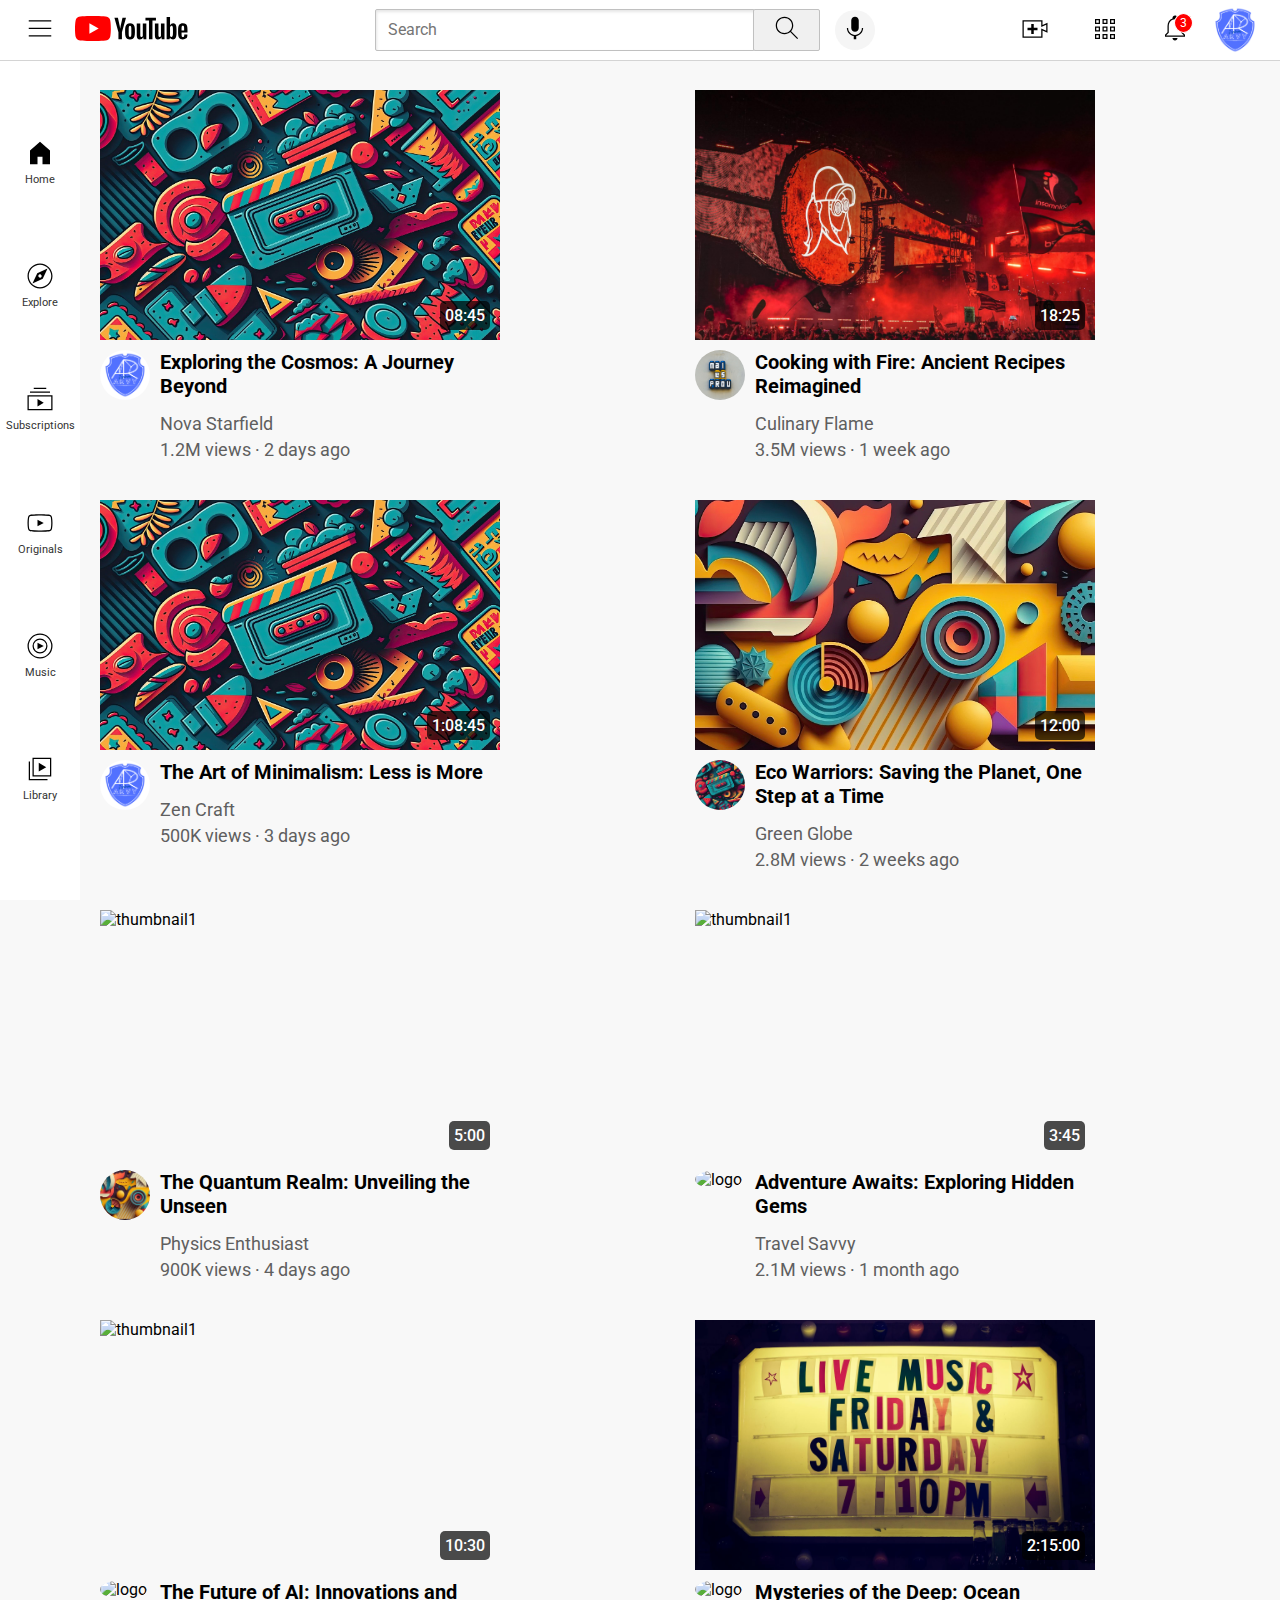
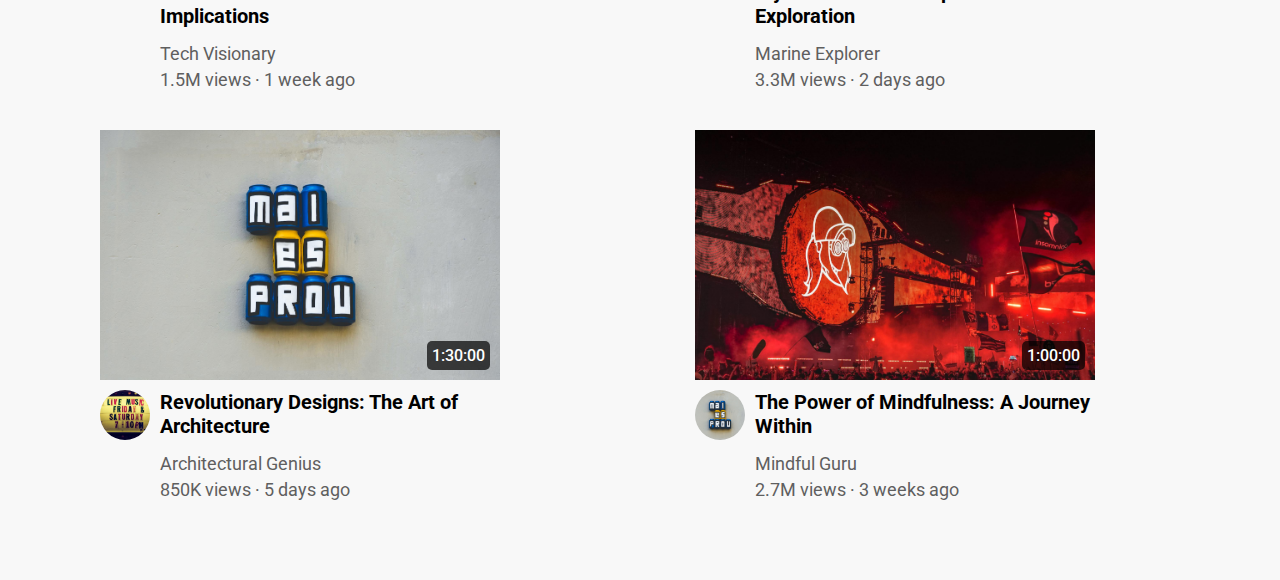
==== commit be3374e9: "finishing touches" ====
--- a/youtube/index.html
+++ b/youtube/index.html
@@ -19,32 +19,45 @@
 <body>
   <header class="header-div">
     <div class="left-panel">
-      <img src="../youtube/res/icons/hamburger-menu.svg" alt="hamburger" class="header-panel-icons hamburger-menu">
-      <img src="../youtube/res/icons/youtube-logo.svg" alt="youtube" class="youtube-logo">
+      <button class="hamburger-menu header-button">
+        <img src="../youtube/res/icons/hamburger-menu.svg" alt="Menu" class="header-panel-icons">
+        <span class="tooltip-text">Menu</span>
+      </button>
+      <button class="header-button">
+        <img src="../youtube/res/icons/youtube-logo.svg" alt="YouTube" class="youtube-logo">
+        <span class="tooltip-text">YouTube</span>
+      </button>
     </div>
     <div class="center-panel">
       <input type="text" placeholder="Search" class="search-input">
-      <button class="search-button">
-        <img src="../youtube/res/icons/search.svg" alt="search" class="header-panel-icons">
-      </button>
-      <button class="voice-search-button">
-        <img src="../youtube/res/icons/voice-search-icon.svg" alt="voice" class="voice-search-icon">
+      <button class="search-button header-button">
+        <img src="../youtube/res/icons/search.svg" alt="Search" class="header-panel-icons">
+        <span class="tooltip-text">Search</span>
+      </button>
+      <button class="voice-search-button header-button">
+        <img src="../youtube/res/icons/voice-search-icon.svg" alt="Voice Search" class="voice-search-icon">
+        <span class="tooltip-text">Voice Search</span>
       </button>
     </div>
     <div class="right-panel">
-      <button class="upload-button">
-        <img src="../youtube/res/icons/upload.svg" alt="upload" class="upload-icon">
-      </button>
-      <button class="yt-apps-button">
-        <img src="../youtube/res/icons/youtube-apps.svg" alt="apps" class="yt-apps-icon">
-      </button>
+      <button class="upload-button header-button">
+        <img src="../youtube/res/icons/upload.svg" alt="Upload" class="upload-icon">
+        <span class="tooltip-text">Upload</span>
+      </button>
+      <button class="yt-apps-button header-button">
+        <img src="../youtube/res/icons/youtube-apps.svg" alt="YouTube Apps" class="yt-apps-icon">
+        <span class="tooltip-text">YouTube Apps</span>
+      </button>
+
       <div class="notification-container">
         <button class="notification-button">
           <img src="../youtube/res/icons/notifications.svg" alt="notification" class="notification-icon">
         </button>
         <div class="notification-counter">3</div>
-      </div>
-      <img src="../youtube/res/logo/sample-logo.png" alt="logo" class="header-pphoto pphoto">
+        <span class="tooltip-text">Notifications</span>
+      </div>
+      </button>
+      <img src="../youtube/res/logo/sample-logo.png" alt="Profile" class="header-pphoto pphoto header-button">
     </div>
   </header>
 
--- a/youtube/styles/general.css
+++ b/youtube/styles/general.css
@@ -1,9 +1,8 @@
 body {
   font-family: Roboto, Arial;
   margin: 0;
-  padding-top: 80px;
-  padding-left: 80px;
-  background-color: rgb(255, 255, 255);
+  padding: 90px 10px 80px 100px;
+  background-color: rgb(248, 248, 248);
 }
 
 p {
@@ -14,11 +13,14 @@
 header {
   margin: 0px;
   padding: 0px;
+  z-index: 1000;
 }
 
 button {
   margin: 0;
   padding: 0;
+  border: none;
+  background-color: transparent;
 }
 
 input {
@@ -29,4 +31,28 @@
 nav {
   margin: 0;
   padding: 0;
+}
+
+@media (max-width: 768px) {
+  body {
+    padding: 60px 5px 60px 70px;
+  }
+
+  p {
+    font-size: 16px;
+  }
+}
+
+@media (max-width: 480px) {
+  body {
+    padding: 40px 5px 40px 50px;
+  }
+
+  p {
+    font-size: 14px;
+  }
+}
+
+span {
+  font-size: 12px;
 }--- a/youtube/styles/header.css
+++ b/youtube/styles/header.css
@@ -12,6 +12,10 @@
   border-bottom: 1px solid rgb(212, 212, 212);
 }
 
+.header-button {
+  position: relative;
+}
+
 .left-panel,
 .center-panel,
 .right-panel {
@@ -128,4 +132,120 @@
 .header-pphoto {
   border: none;
   background-color: rgba(255, 255, 255, 0);
+}
+
+.notification-container {
+  position: relative;
+}
+
+.notification-counter {
+  position: absolute;
+  top: 0;
+  right: 17px;
+  background-color: rgb(255, 0, 0);
+  color: white;
+  border-radius: 50%;
+  padding: 2px 5px;
+  font-size: 12px;
+  border: 1.5px solid white;
+  font-style: Roboto, Arial;
+
+}
+
+.notification-container .tooltip-text,
+.tooltip-text {
+  visibility: hidden;
+  width: 100px;
+  background-color: black;
+  color: #fff;
+  text-align: center;
+  border-radius: 6px;
+  padding: 5px;
+  position: absolute;
+  z-index: 1;
+  bottom: -100%;
+  left: 50%;
+  margin-left: -60px;
+  opacity: 0;
+  transition: opacity 0.3s;
+}
+
+
+.notification-container .tooltip-text::after,
+.tooltip-text::after {
+  content: "";
+  position: absolute;
+  bottom: 100%;
+  left: 50%;
+  margin-left: 0px;
+  border-width: 5px;
+  border-style: solid;
+  border-color: black transparent transparent transparent;
+  rotate: 180deg;
+}
+
+.header-button:hover .tooltip-text,
+.notification-container:hover .tooltip-text {
+  visibility: visible;
+  opacity: 1;
+}
+
+
+@media (max-width: 768px) {
+  .header-div {
+    height: 50px;
+  }
+
+  .left-panel,
+  .center-panel,
+  .right-panel {
+    margin: 0 10px;
+  }
+
+  .search-input {
+    font-size: 14px;
+  }
+
+  .search-button,
+  .voice-search-button {
+    height: 35px;
+    width: 60px;
+  }
+
+  .upload-icon,
+  .yt-apps-icon,
+  .notification-icon {
+    height: 25px;
+  }
+}
+
+@media (max-width: 480px) {
+  .header-div {
+    height: 40px;
+    flex-direction: column;
+    align-items: flex-start;
+  }
+
+  .left-panel,
+  .center-panel,
+  .right-panel {
+    margin: 5px 0;
+  }
+
+  .search-input {
+    font-size: 12px;
+    height: 30px;
+  }
+
+  .search-button,
+  .voice-search-button {
+    height: 30px;
+    width: 50px;
+  }
+
+  .upload-icon,
+  .yt-apps-icon,
+  .notification-icon {
+    height: 20px;
+  }
 }--- a/youtube/styles/nav.css
+++ b/youtube/styles/nav.css
@@ -1,30 +1,70 @@
 .navigation-div {
   display: flex;
   flex-direction: column;
-  flex: 2;
   position: fixed;
   top: 60px;
   left: 0;
   bottom: 0;
-  width: 70px;
+  width: 80px;
   background-color: white;
-  margin-left: 5px;
-  ;
+  padding: 50px 0;
+  justify-content: space-around;
 }
 
 .nav-icons {
   height: 30px;
-  object-fit: cover;
+  width: 30px;
+  margin-bottom: 5px;
+  transition: transform 0.2s;
 }
 
-.navigation-div p {
+.nav-text {
   margin: 0;
-  font-size: 10px;
-  font-family: Roboto, Arial;
+  font-size: 11px;
+  font-family: Roboto, Arial, sans-serif;
+  text-align: center;
+  color: #333;
 }
 
 .nav-buttons {
-  margin: 30px 0;
+  display: flex;
+  flex-direction: column;
+  align-items: center;
+  margin-bottom: 20px;
   border: none;
-  background-color: rgba(0, 0, 0, 0);
+  background-color: transparent;
+  cursor: pointer;
+  transition: background-color 0.3s, color 0.3s;
+}
+
+.nav-buttons:hover {
+  background-color: #ddd;
+  color: #333;
+}
+
+.nav-buttons:active {
+  background-color: #ccc;
+}
+
+.nav-buttons:focus {
+  outline: none;
+}
+
+.nav-icons:hover {
+  transform: scale(1.1);
+}
+
+@media (max-width: 600px) {
+  .navigation-div {
+    width: 60px;
+  }
+
+  .nav-icons {
+    height: 25px;
+    width: 25px;
+  }
+
+  .nav-text {
+    font-size: 9px;
+  }
 }--- a/youtube/styles/vids.css
+++ b/youtube/styles/vids.css
@@ -12,7 +12,22 @@
 .ytt-top-div {
   width: 100%;
   height: 250px;
+  position: relative;
 }
+
+.time-div {
+  font-family: Roboto, Arial;
+  font-weight: 500;
+  position: absolute;
+  bottom: 10px;
+  right: 10px;
+  background-color: rgba(0, 0, 0, 0.7);
+  color: white;
+  padding: 5px;
+  border-radius: 5px;
+}
+
+
 
 .ytt-bottom-div {
   width: auto;
@@ -29,6 +44,7 @@
 .ytt-text-div {
   height: auto;
   margin-left: 10px;
+
 }
 
 .pphoto {
@@ -63,4 +79,42 @@
 
 .ytt-creator {
   margin: 15px 0 5px 0px;
+}
+
+@media (max-width: 768px) {
+  .preview-container {
+    grid-template-columns: repeat(auto-fill, minmax(300px, 1fr));
+  }
+
+  .ytt-main-container {
+    width: 300px;
+  }
+
+  .thumbnail-photo {
+    height: 200px;
+  }
+
+  .ytt-title {
+    font-size: 18px;
+    width: 280px;
+  }
+}
+
+@media (max-width: 480px) {
+  .preview-container {
+    grid-template-columns: 1fr;
+  }
+
+  .ytt-main-container {
+    width: 100%;
+  }
+
+  .thumbnail-photo {
+    height: 150px;
+  }
+
+  .ytt-title {
+    font-size: 16px;
+    width: 100%;
+  }
 }